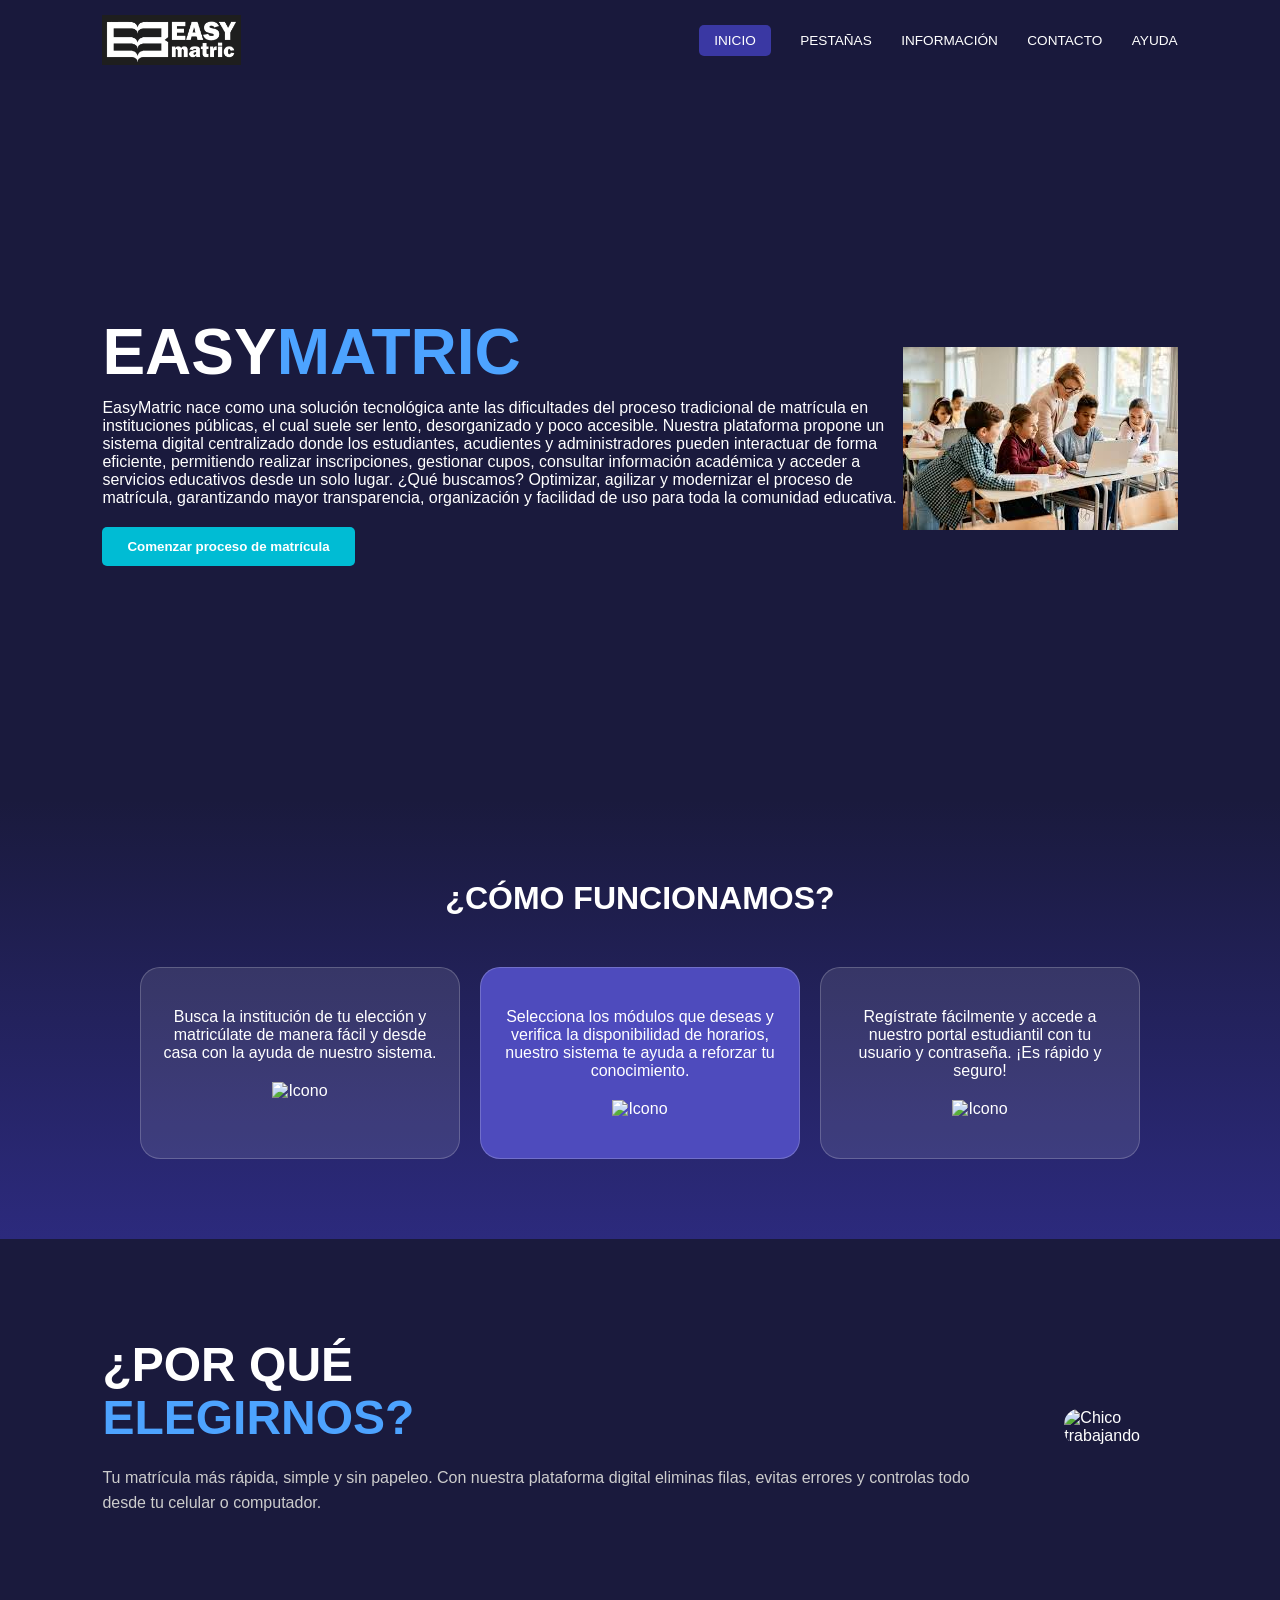
==== index.html @ d824bfe1 "prueba" ====
<!DOCTYPE html>
<html lang="es">
<head>
    <meta charset="UTF-8">
    <meta name="viewport" content="width=device-width, initial-scale=1.0">
    <title>Easymatric - Proceso de Matrícula</title>
    <link rel="stylesheet" href="stilos/estilos.css">
</head>
<body>

    <header class="navbar">
            <div class="logo-container">
              <img src="imagen/logo.png" alt="Easymatric Logo" class="main-logo">
           </div>
        <nav>
            <a href="#" class="active">INICIO</a>
            <a href="#">PESTAÑAS</a>
            <a href="#">INFORMACIÓN</a>
            <a href="#">CONTACTO</a>
            <a href="#">AYUDA</a>
        </nav>
    </header>

    <section class="hero">
        <div class="content">
            <h1 class="main-title">EASY<span>MATRIC</span></h1>
            <p>EasyMatric nace como una solución tecnológica ante las dificultades del proceso tradicional de matrícula en instituciones públicas, el cual suele ser lento, desorganizado y poco accesible.

           Nuestra plataforma propone un sistema digital centralizado donde los estudiantes, acudientes y administradores pueden interactuar de forma eficiente, permitiendo realizar inscripciones, gestionar cupos, consultar información académica y acceder a servicios educativos desde un solo lugar.

           ¿Qué buscamos?
           Optimizar, agilizar y modernizar el proceso de matrícula, garantizando mayor    transparencia, organización y facilidad de uso para toda la comunidad educativa.</p>
            <button class="btn-main">Comenzar proceso de matrícula</button>
        </div>
        <div class="hero-image">
            <img src="imagen/images.jpg" alt="Estudiantes">
        </div>
    </section>

    <section class="how-it-works">
        <h2 class="section-title">¿CÓMO FUNCIONAMOS?</h2>
        <div class="grid-cards">
            <div class="card">
                <p>Busca la institución de tu elección y matricúlate de manera fácil y desde casa con la ayuda de nuestro sistema.</p>
                <img src="icono-buscar.png" alt="Icono">
            </div>
            <div class="card middle">
                <p>Selecciona los módulos que deseas y verifica la disponibilidad de horarios, nuestro sistema te ayuda a reforzar tu conocimiento.</p>
                <img src="icono-laptop.png" alt="Icono">
            </div>
            <div class="card">
                <p>Regístrate fácilmente y accede a nuestro portal estudiantil con tu usuario y contraseña. ¡Es rápido y seguro!</p>
                <img src="icono-seguridad.png" alt="Icono">
            </div>
        </div>
    </section>

    <section class="info-section">
        <div class="info-text">
            <h2>¿POR QUÉ <br><span>ELEGIRNOS?</span></h2>
            <p>Tu matrícula más rápida, simple y sin papeleo. Con nuestra plataforma digital eliminas filas, evitas errores y controlas todo desde tu celular o computador.</p>
        </div>
        <div class="info-image">
            <img src="chico-laptop.png" alt="Chico trabajando">
        </div>
    </section>

</body>
</html>
---- stilos/estilos.css ----
* {
    margin: 0;
    padding: 0;
    box-sizing: border-box;
}

body {
    font-family: 'Poppins', sans-serif;
    background-color: #1a1a3d; /* Azul oscuro base */
    color: white;
    overflow-x: hidden;
}

/* Navbar con efecto transparente */
.navbar {
    display: flex;
    justify-content: space-between;
    align-items: center;
    padding: 20px 8%;
    position: sticky;
    top: 0;
    background: rgba(26, 26, 61, 0.9);
    z-index: 1000;
}

.logo { font-size: 1.8rem; font-weight: 700; }
.logo span { color: #4da3ff; }

nav a {
    color: white;
    text-decoration: none;
    margin-left: 25px;
    font-size: 0.85rem;
    font-weight: 400;
    transition: 0.3s;
}

nav a.active {
    background: #3a38a3;
    padding: 8px 15px;
    border-radius: 5px;
}

/* Sección Hero */
.hero {
    display: flex;
    align-items: center;
    justify-content: space-between;
    padding: 80px 8%;
    min-height: 80vh;
}

.main-title { font-size: 4rem; margin-bottom: 10px; }
.main-title span { color: #4da3ff; }

.btn-main {
    background-color: #00bcd4;
    color: white;
    border: none;
    padding: 12px 25px;
    border-radius: 5px;
    font-weight: bold;
    cursor: pointer;
    margin-top: 20px;
}

/* Sección de Tarjetas (Como funcionamos) */
.how-it-works {
    padding: 80px 8%;
    text-align: center;
    background: linear-gradient(180deg, #1a1a3d, #2c2a7d);
}

.section-title { margin-bottom: 50px; font-size: 2rem; }

.grid-cards {
    display: flex;
    justify-content: center;
    gap: 20px;
}

.card {
    background: rgba(255, 255, 255, 0.1);
    padding: 40px 20px;
    border-radius: 20px;
    width: 320px;
    border: 1px solid rgba(255, 255, 255, 0.2);
    transition: transform 0.3s;
}

.card:hover { transform: translateY(-10px); }

.card.middle { background: #4e4bbd; } /* Resalta la del medio */

.card img { width: 100px; margin-top: 20px; }

/* Sección Informativa (Elegirnos / Objetivo) */
.info-section {
    display: flex;
    align-items: center;
    padding: 100px 8%;
    gap: 60px;
}

.info-text h2 { font-size: 3rem; line-height: 1.1; }
.info-text span { color: #4da3ff; }
.info-text p { margin-top: 20px; color: #ccc; line-height: 1.6; }

.info-image img {
    width: 100%;
    max-width: 500px;
    border-radius: 15px;
}
.logo-container {
    display: flex;
    align-items: center;
}

.main-logo {
    height: 50px; /* Ajusta este valor según qué tan grande quieras el logo */
    width: auto;  /* Esto mantiene la proporción de la imagen */
    display: block;
    object-fit: contain;
}

/* Ajuste opcional para la Navbar si el logo queda muy pegado */
.navbar {
    display: flex;
    justify-content: space-between;
    align-items: center;
    padding: 15px 8%;
    background: rgba(26, 26, 61, 0.95);
    position: sticky;
    top: 0;
    z-index: 1000;
}
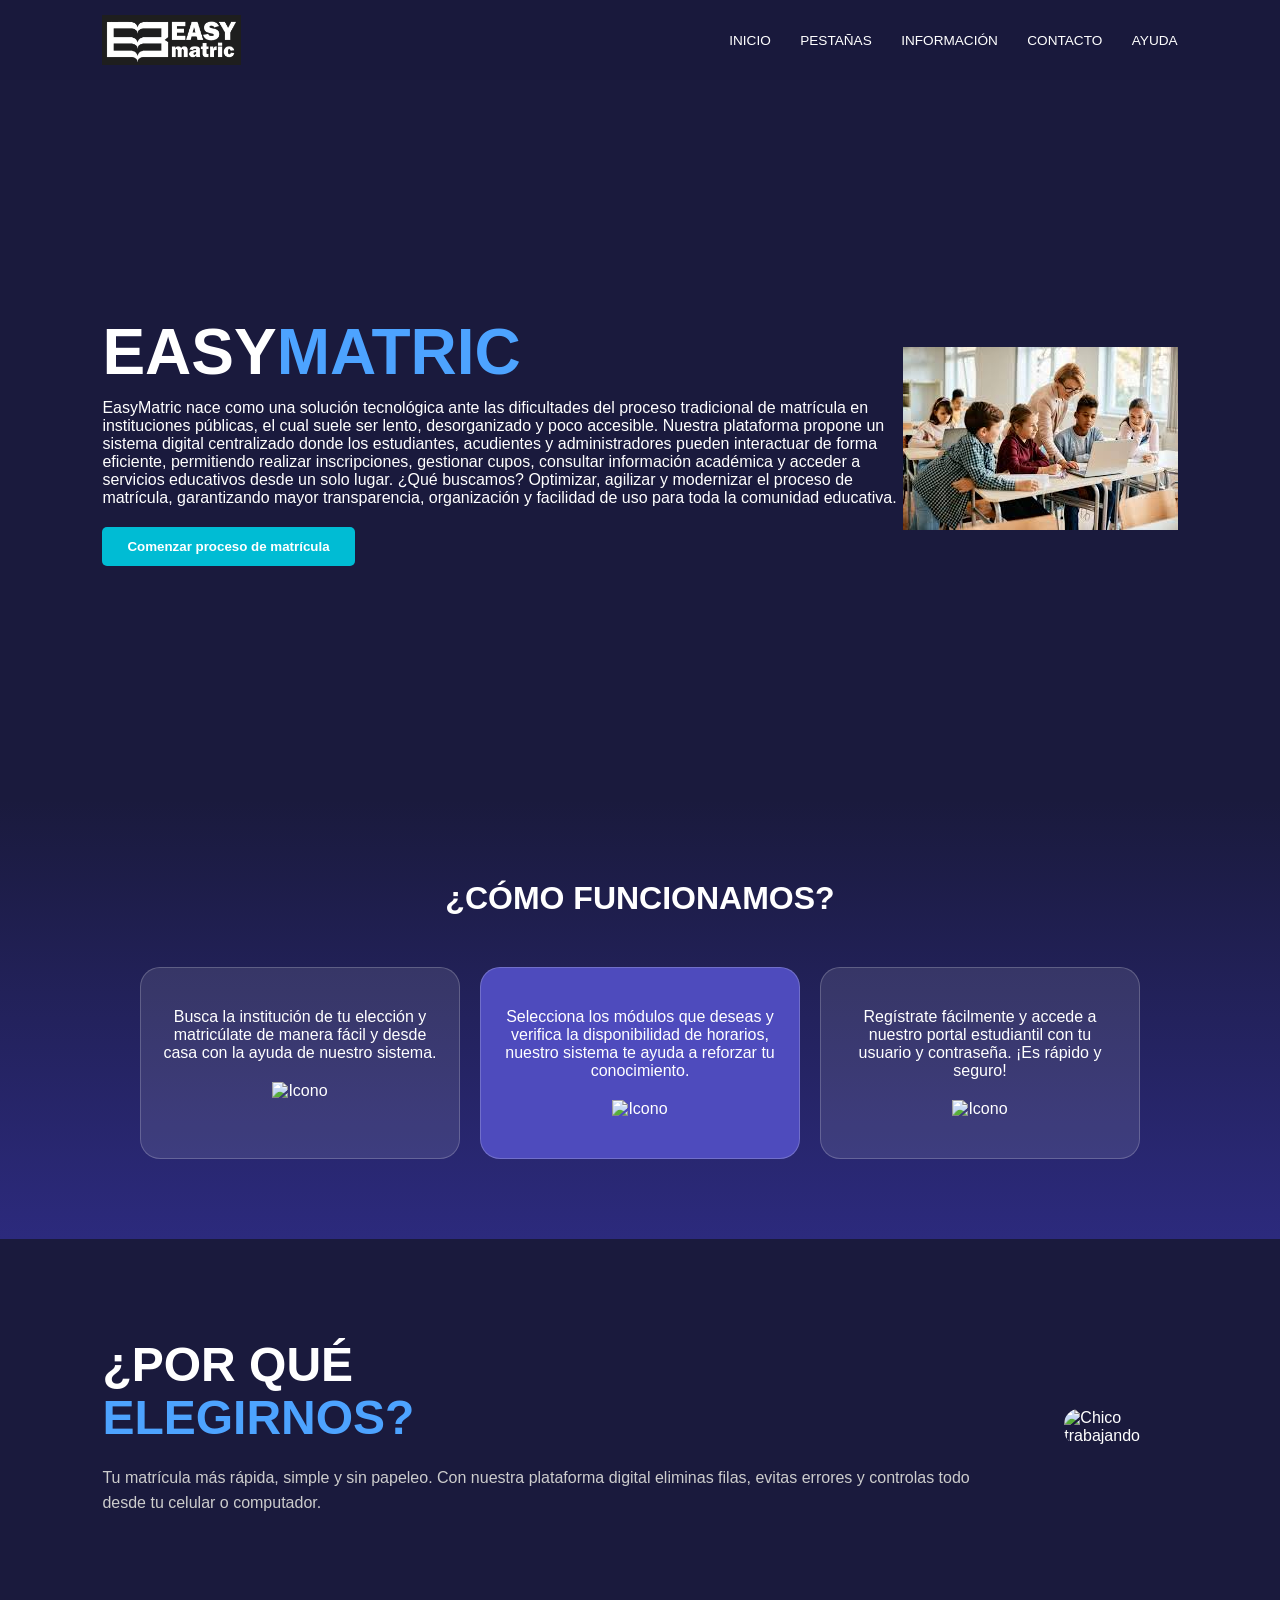
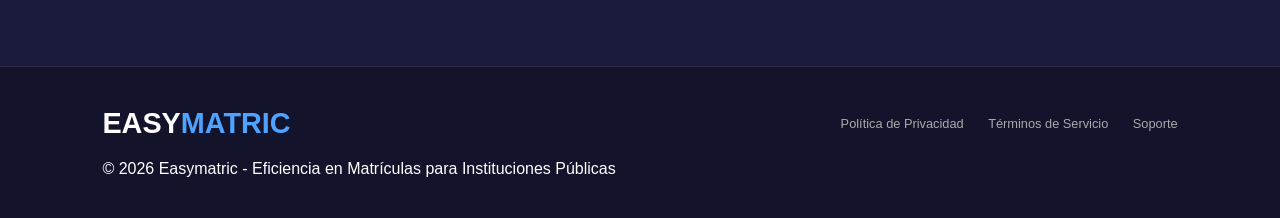
==== commit 82cdf2de: "modificaciones" ====
--- a/index.html
+++ b/index.html
@@ -13,11 +13,11 @@
               <img src="imagen/logo.png" alt="Easymatric Logo" class="main-logo">
            </div>
         <nav>
-            <a href="#" class="active">INICIO</a>
-            <a href="#">PESTAÑAS</a>
-            <a href="#">INFORMACIÓN</a>
-            <a href="#">CONTACTO</a>
-            <a href="#">AYUDA</a>
+            <a href="">INICIO</a>
+            <a href="pestañas.html">PESTAÑAS</a>
+            <a href="informacion.html">INFORMACIÓN</a>
+            <a href="contactos.html">CONTACTO</a>
+            <a href="ayuda.html">AYUDA</a>
         </nav>
     </header>
 
@@ -64,6 +64,16 @@
             <img src="chico-laptop.png" alt="Chico trabajando">
         </div>
     </section>
-
+    <footer class="main-footer">
+        <div class="footer-content">
+            <div class="logo">EASY<span>MATRIC</span></div>
+            <div class="footer-links">
+                <a href="#">Política de Privacidad</a>
+                <a href="#">Términos de Servicio</a>
+                <a href="contactos.html">Soporte</a>
+            </div>
+        </div>
+        <p class="copy">© 2026 Easymatric - Eficiencia en Matrículas para Instituciones Públicas</p>
+    </footer>
 </body>
 </html>
--- a/stilos/estilos.css
+++ b/stilos/estilos.css
@@ -36,11 +36,6 @@
     transition: 0.3s;
 }
 
-nav a.active {
-    background: #3a38a3;
-    padding: 8px 15px;
-    border-radius: 5px;
-}
 
 /* Sección Hero */
 .hero {
@@ -134,4 +129,27 @@
     position: sticky;
     top: 0;
     z-index: 1000;
+}
+.main-footer {
+    background-color: #13132b;
+    padding: 40px 8%;
+    margin-top: 50px;
+    border-top: 1px solid rgba(255, 255, 255, 0.1);
+}
+.footer-content {
+    display: flex;
+    justify-content: space-between;
+    align-items: center;
+    margin-bottom: 20px;
+}
+
+.footer-links a {
+    color: #aaa;
+    text-decoration: none;
+    margin-left: 20px;
+    font-size: 0.8rem;
+}
+
+.footer-links a:hover {
+    color: #4da3ff;
 }
